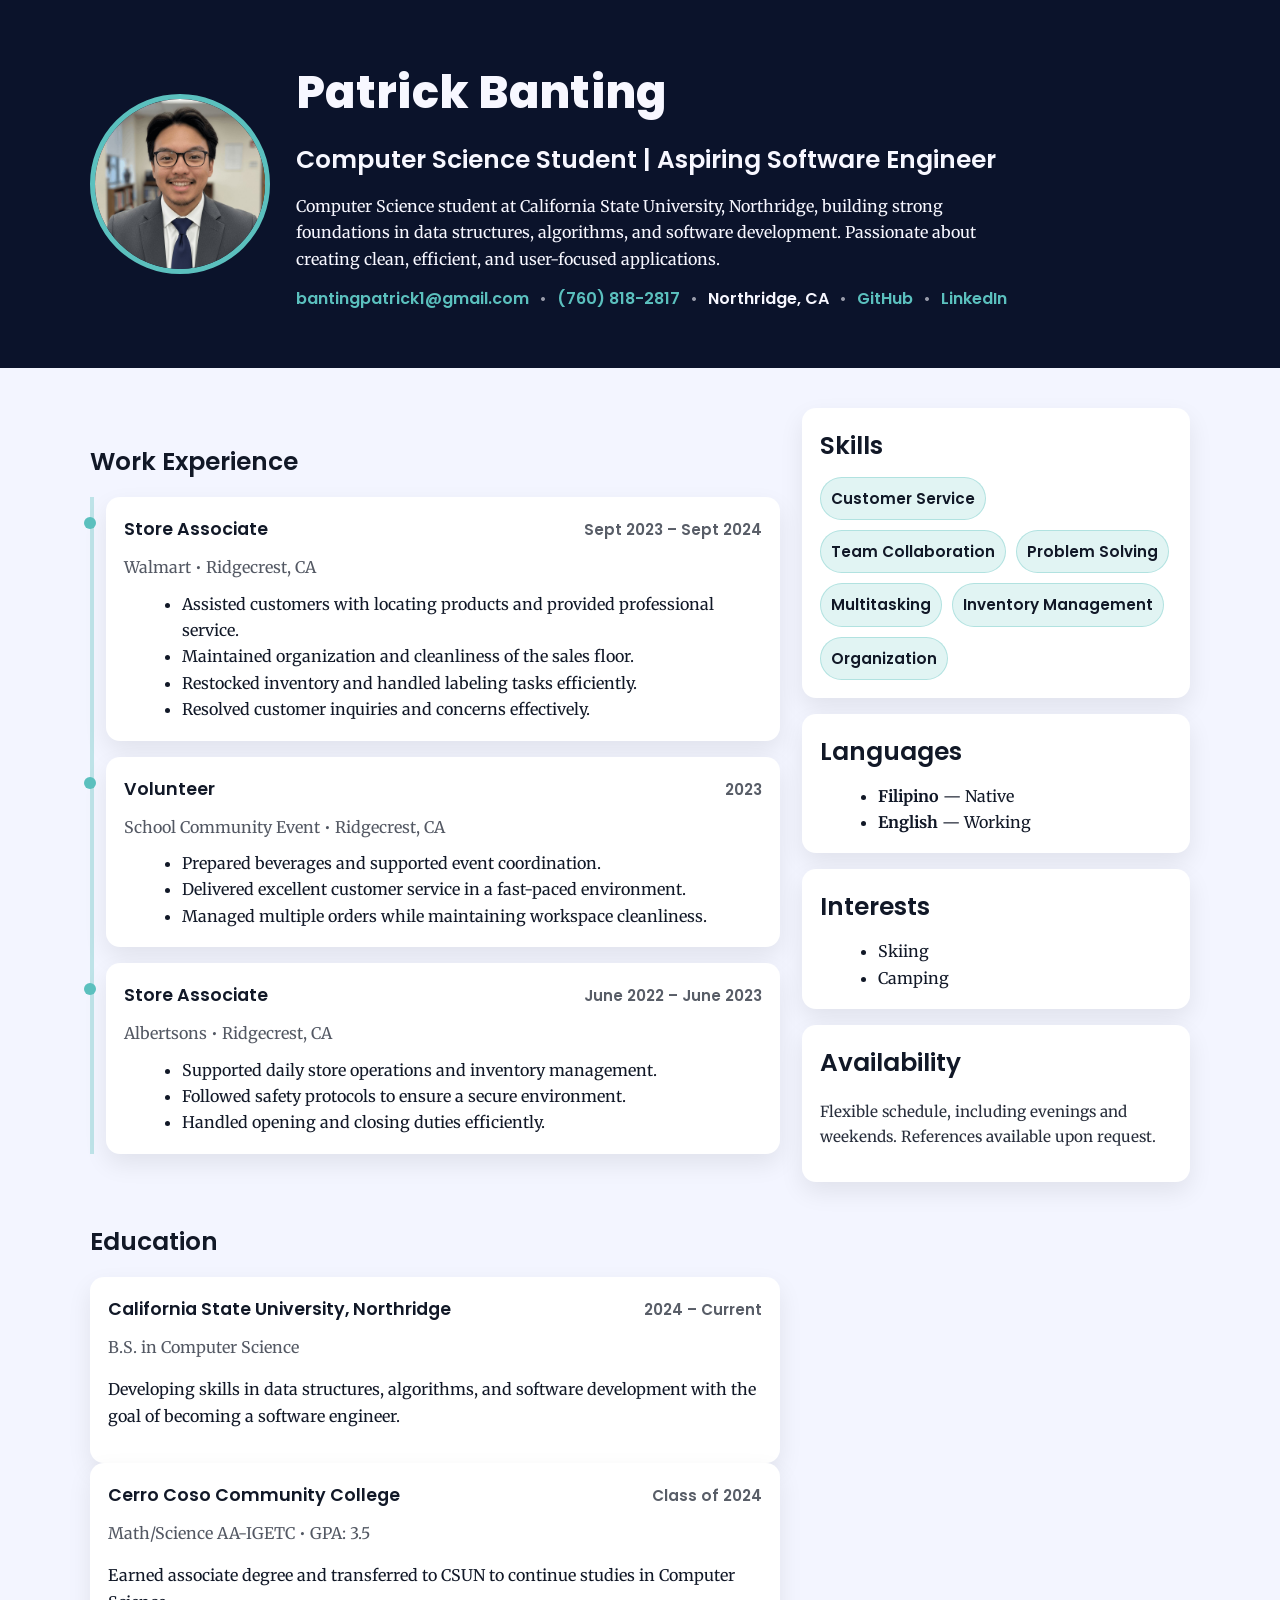
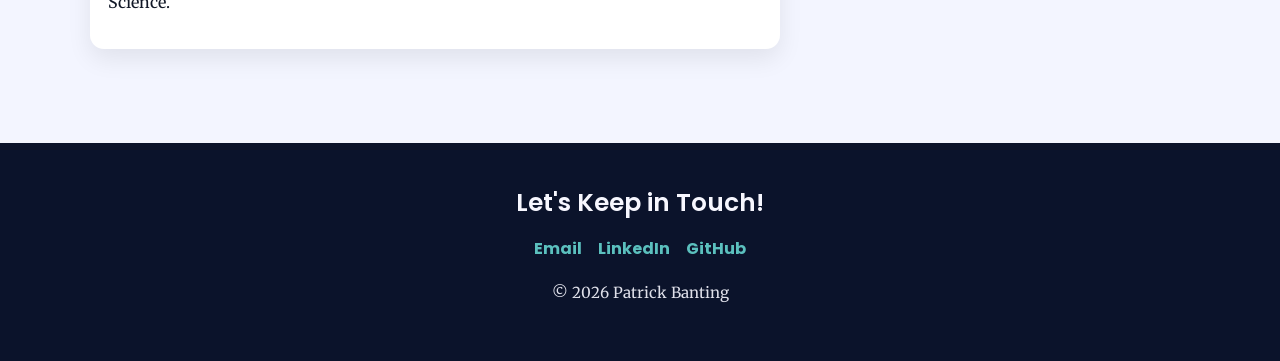
==== comp484-hw7-main/index.html @ b858b16a "files" ====
<!DOCTYPE html>
<html lang="en">
<head>
  <meta charset="UTF-8">
  <meta name="viewport" content="width=device-width, initial-scale=1.0">
  <title>Patrick Banting | Resume</title>

  <!-- Google Fonts -->
  <link rel="preconnect" href="https://fonts.googleapis.com">
  <link rel="preconnect" href="https://fonts.gstatic.com" crossorigin>
  <link href="https://fonts.googleapis.com/css2?family=Poppins:wght@400;600;800&family=Merriweather:wght@300;400;700&display=swap" rel="stylesheet">

  <!-- External CSS -->
  <link rel="stylesheet" href="css/styles.css">
</head>

<body>

  <!-- HEADER -->
  <header class="site-header">
    <div class="container header-grid">

      <img class="profile-pic" src="./images/patrick.jpg" alt="Patrick Banting">

      <div class="header-text">
        <h1>Patrick Banting</h1>
        <h2>Computer Science Student | Aspiring Software Engineer</h2>

        <p>
          Computer Science student at California State University, Northridge,
          building strong foundations in data structures, algorithms, and
          software development. Passionate about creating clean, efficient,
          and user-focused applications.
        </p>

        <div class="quick-links">
          <a href="mailto:bantingpatrick1@gmail.com">bantingpatrick1@gmail.com</a>
          <span class="dot">•</span>
          <a href="tel:+17608182817">(760) 818-2817</a>
          <span class="dot">•</span>
          <span>Northridge, CA</span>
          <span class="dot">•</span>
          <a href="https://github.com/patrickbaboop" target="_blank" rel="noopener">GitHub</a>
          <span class="dot">•</span>
          <a href="https://www.linkedin.com/in/patrick-j-banting-b40a631b5/" target="_blank" rel="noopener">LinkedIn</a>
        </div>
      </div>

    </div>
  </header>


  <!-- MAIN CONTENT -->
  <main class="container main-grid">

    <!-- LEFT COLUMN -->
    <div class="main-col">

      <!-- WORK EXPERIENCE -->
      <section class="section section-work">
        <h2>Work Experience</h2>

        <div class="timeline">

          <article class="entry">
            <div class="entry-head">
              <h3>Store Associate</h3>
              <span class="entry-date">Sept 2023 – Sept 2024</span>
            </div>
            <p class="muted">Walmart • Ridgecrest, CA</p>
            <ul>
              <li>Assisted customers with locating products and provided professional service.</li>
              <li>Maintained organization and cleanliness of the sales floor.</li>
              <li>Restocked inventory and handled labeling tasks efficiently.</li>
              <li>Resolved customer inquiries and concerns effectively.</li>
            </ul>
          </article>

          <article class="entry">
            <div class="entry-head">
              <h3>Volunteer</h3>
              <span class="entry-date">2023</span>
            </div>
            <p class="muted">School Community Event • Ridgecrest, CA</p>
            <ul>
              <li>Prepared beverages and supported event coordination.</li>
              <li>Delivered excellent customer service in a fast-paced environment.</li>
              <li>Managed multiple orders while maintaining workspace cleanliness.</li>
            </ul>
          </article>

          <article class="entry">
            <div class="entry-head">
              <h3>Store Associate</h3>
              <span class="entry-date">June 2022 – June 2023</span>
            </div>
            <p class="muted">Albertsons • Ridgecrest, CA</p>
            <ul>
              <li>Supported daily store operations and inventory management.</li>
              <li>Followed safety protocols to ensure a secure environment.</li>
              <li>Handled opening and closing duties efficiently.</li>
            </ul>
          </article>

        </div>
      </section>


      <!-- EDUCATION -->
      <section class="section section-edu">
        <h2>Education</h2>

        <div class="card">
          <div class="entry-head">
            <h3>California State University, Northridge</h3>
            <span class="entry-date">2024 – Current</span>
          </div>
          <p class="muted">B.S. in Computer Science</p>
          <p>
            Developing skills in data structures, algorithms, and software
            development with the goal of becoming a software engineer.
          </p>
        </div>

        <div class="card">
          <div class="entry-head">
            <h3>Cerro Coso Community College</h3>
            <span class="entry-date">Class of 2024</span>
          </div>
          <p class="muted">Math/Science AA-IGETC • GPA: 3.5</p>
          <p>
            Earned associate degree and transferred to CSUN to continue
            studies in Computer Science.
          </p>
        </div>

      </section>

    </div>


    <!-- RIGHT SIDEBAR -->
    <aside class="side-col">

      <section class="side-card">
        <h2>Skills</h2>
        <div class="pill-grid">
          <span class="pill">Customer Service</span>
          <span class="pill">Team Collaboration</span>
          <span class="pill">Problem Solving</span>
          <span class="pill">Multitasking</span>
          <span class="pill">Inventory Management</span>
          <span class="pill">Organization</span>
        </div>
      </section>

      <section class="side-card">
        <h2>Languages</h2>
        <ul class="side-list">
          <li><strong>Filipino</strong> — Native</li>
          <li><strong>English</strong> — Working</li>
        </ul>
      </section>

      <section class="side-card">
        <h2>Interests</h2>
        <ul class="side-list">
          <li>Skiing</li>
          <li>Camping</li>
        </ul>
      </section>

      <section class="side-card">
        <h2>Availability</h2>
        <p class="small">
          Flexible schedule, including evenings and weekends.
          References available upon request.
        </p>
      </section>

    </aside>

  </main>


  <!-- FOOTER -->
  <footer class="site-footer">
    <div class="container footer-inner">
      <h2>Let's Keep in Touch!</h2>

      <div class="contact-links">
        <a href="mailto:bantingpatrick1@gmail.com">Email</a>
        <a href="https://www.linkedin.com/in/patrick-j-banting-b40a631b5/" target="_blank" rel="noopener">LinkedIn</a>
        <a href="https://github.com/patrickbaboop" target="_blank" rel="noopener">GitHub</a>
      </div>

      <p class="small">© 2026 Patrick Banting</p>
    </div>
  </footer>

</body>
</html>
---- comp484-hw7-main/css/styles.css ----
/* =========================
   Color Palette
   =========================
   Background:  #0B132B
   Surface:     #111C3A
   Accent:      #5BC0BE
   Text Light:  #F7F7FF
   Text Dark:   #111827
   Muted:       rgba(255,255,255,0.75)
*/

:root {
    --bg: #0B132B;
    --surface: #111C3A;
    --accent: #5BC0BE;
    --light: #F7F7FF;
    --dark: #111827;
    --radius: 14px;
  }
  
  * { box-sizing: border-box; }
  
  body {
    margin: 0;
    background: #F3F5FF;
    color: var(--dark);
    font-family: "Merriweather", serif;
    line-height: 1.65;
  }
  
  /* layout */
  .container {
    width: min(1100px, 92%);
    margin: 0 auto;
  }
  
  .site-header {
    background: var(--bg);
    color: var(--light);
    padding: 56px 0;
  }
  
  .header-grid {
    display: grid;
    grid-template-columns: 180px 1fr;
    gap: 26px;
    align-items: center;
  }
  
  .profile-pic {
    width: 180px;
    height: 180px;
    border-radius: 999px;
    object-fit: cover;
    border: 5px solid var(--accent);
    background: rgba(255,255,255,0.08);
  }
  
  .header-text p {
    max-width: 70ch;
    margin: 12px 0 0 0;
  }
  
  .quick-links {
    margin-top: 14px;
    display: flex;
    flex-wrap: wrap;
    gap: 10px;
    align-items: center;
    font-family: "Poppins", sans-serif;
    font-weight: 600;
    color: var(--light);
  }
  
  .quick-links a {
    color: var(--accent);
    text-decoration: none;
  }
  
  .quick-links a:hover { text-decoration: underline; }
  
  .dot { opacity: 0.6; }
  
  /* typography */
  h1, h2, h3 { margin: 0 0 10px 0; }
  
  h1 {
    font-family: "Poppins", sans-serif;
    font-size: 2.8rem;
    font-weight: 800;
    letter-spacing: 0.3px;
  }
  
  h2 {
    font-family: "Poppins", sans-serif;
    font-size: 1.55rem;
    font-weight: 600;
  }
  
  h3 {
    font-family: "Poppins", sans-serif;
    font-size: 1.1rem;
    font-weight: 600;
  }
  
  .section {
    padding: 34px 0;
  }
  
  /* main grid */
  .main-grid {
    padding: 40px 0 60px;
    display: grid;
    grid-template-columns: 1.6fr 0.9fr;
    gap: 22px;
  }
  
  /* cards & surfaces */
  .card, .side-card, .entry {
    background: white;
    border-radius: var(--radius);
    padding: 18px 18px;
    box-shadow: 0 10px 24px rgba(0,0,0,0.08);
  }
  
  .section-work h2,
  .section-edu h2 {
    margin-bottom: 14px;
  }
  
  /* timeline */
  .timeline {
    display: grid;
    gap: 16px;
    padding-left: 12px;
    border-left: 4px solid rgba(91,192,190,0.35);
  }
  
  .entry {
    position: relative;
  }
  
  .entry::before {
    content: "";
    position: absolute;
    left: -22px;
    top: 20px;
    width: 12px;
    height: 12px;
    border-radius: 999px;
    background: var(--accent);
  }
  
  .entry-head {
    display: flex;
    justify-content: space-between;
    gap: 12px;
    align-items: baseline;
    flex-wrap: wrap;
  }
  
  .entry-date {
    font-family: "Poppins", sans-serif;
    font-weight: 600;
    font-size: 0.95rem;
    color: rgba(17,24,39,0.70);
  }
  
  .muted {
    margin: 0 0 10px 0;
    color: rgba(17,24,39,0.72);
  }
  
  ul { margin: 0 0 0 18px; }
  
  .side-col {
    display: grid;
    gap: 16px;
    align-content: start;
  }
  
  .pill-grid {
    display: flex;
    flex-wrap: wrap;
    gap: 10px;
  }
  
  .pill {
    font-family: "Poppins", sans-serif;
    font-weight: 600;
    font-size: 0.95rem;
    padding: 8px 10px;
    border-radius: 999px;
    background: rgba(91,192,190,0.18);
    border: 1px solid rgba(91,192,190,0.35);
  }
  
  .side-list {
    margin: 8px 0 0 18px;
  }
  
  .small {
    font-size: 0.95rem;
    opacity: 0.9;
  }
  
  /* footer */
  .site-footer {
    background: var(--bg);
    color: var(--light);
    padding: 40px 0;
  }
  
  .footer-inner {
    text-align: center;
  }
  
  .contact-links {
    display: flex;
    justify-content: center;
    gap: 16px;
    flex-wrap: wrap;
    margin: 12px 0 18px;
  }
  
  .contact-links a {
    color: var(--accent);
    font-family: "Poppins", sans-serif;
    font-weight: 700;
    text-decoration: none;
  }
  
  .contact-links a:hover { text-decoration: underline; }
  
  /* responsive */
  @media (max-width: 820px) {
    .header-grid {
      grid-template-columns: 1fr;
      text-align: center;
      justify-items: center;
    }
  
    .main-grid {
      grid-template-columns: 1fr;
    }
  
    .timeline {
      padding-left: 0;
      border-left: none;
    }
  
    .entry::before {
      display: none;
    }
  }
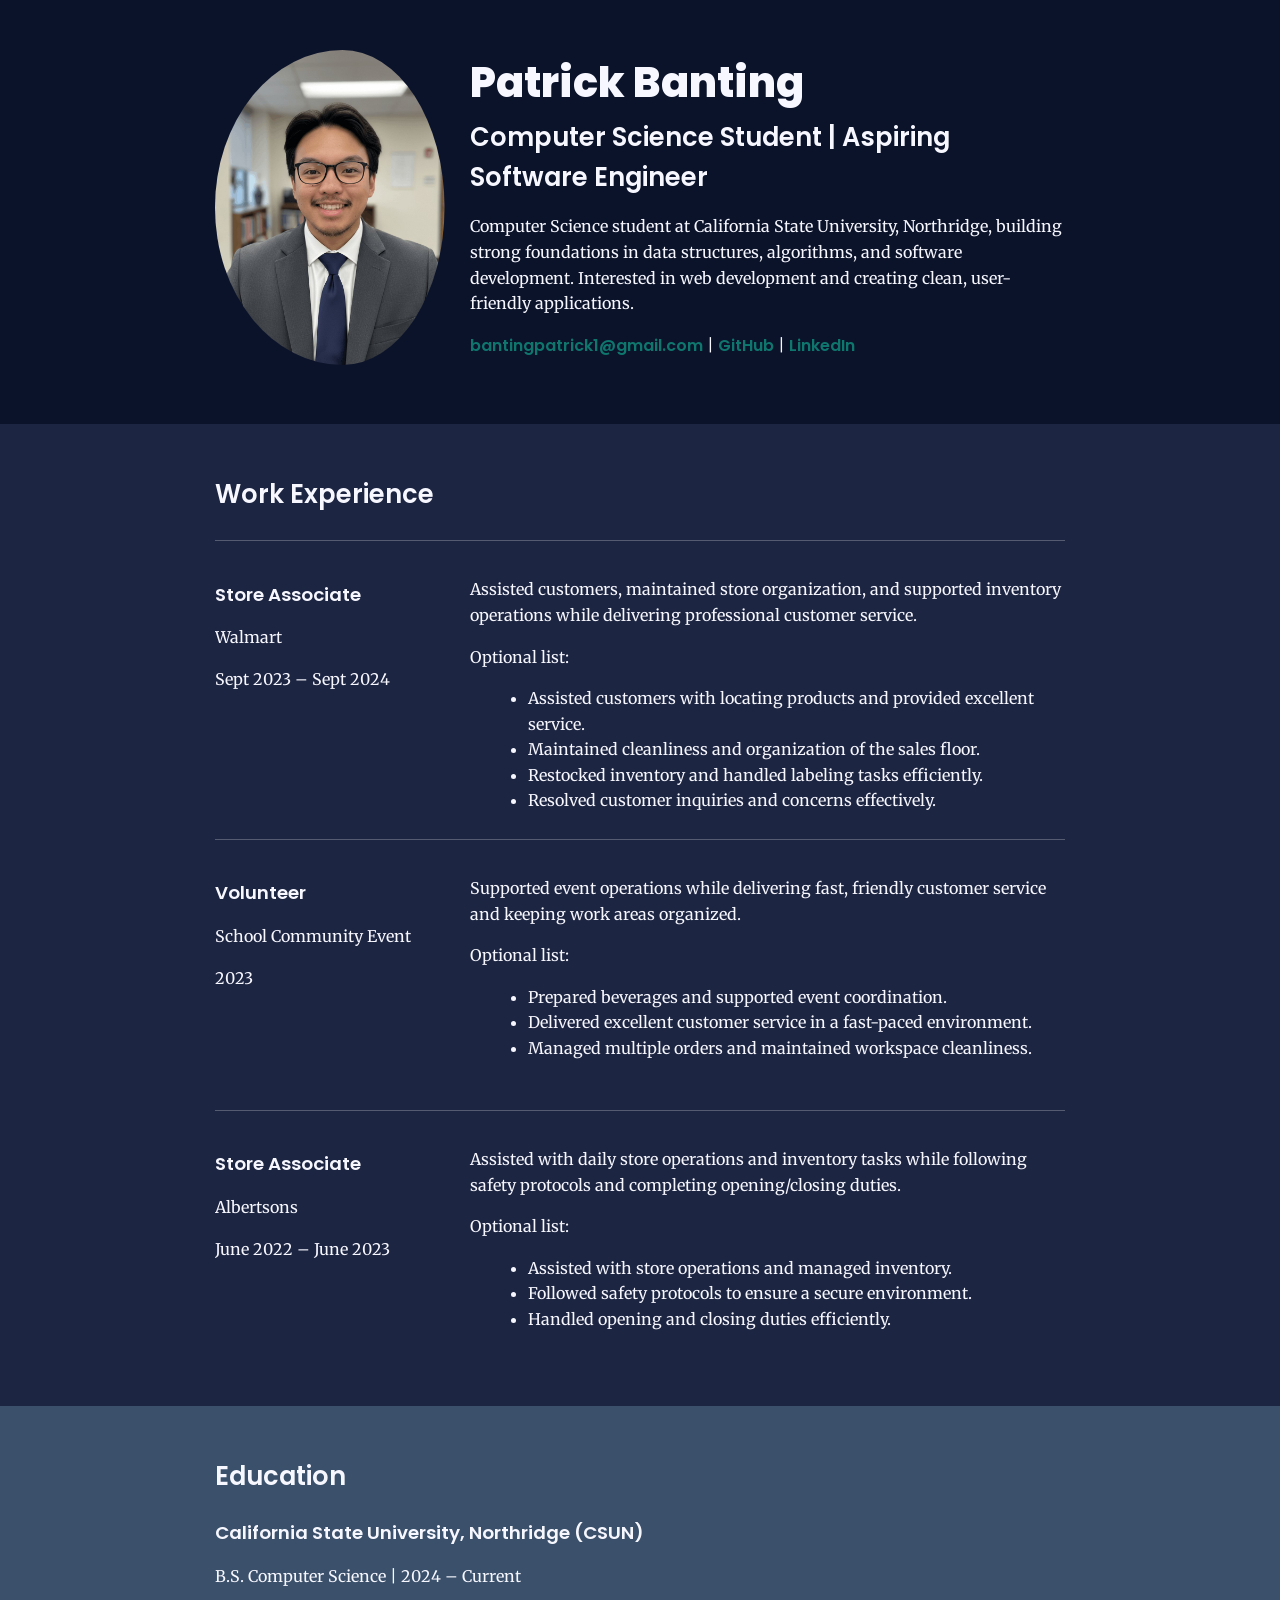
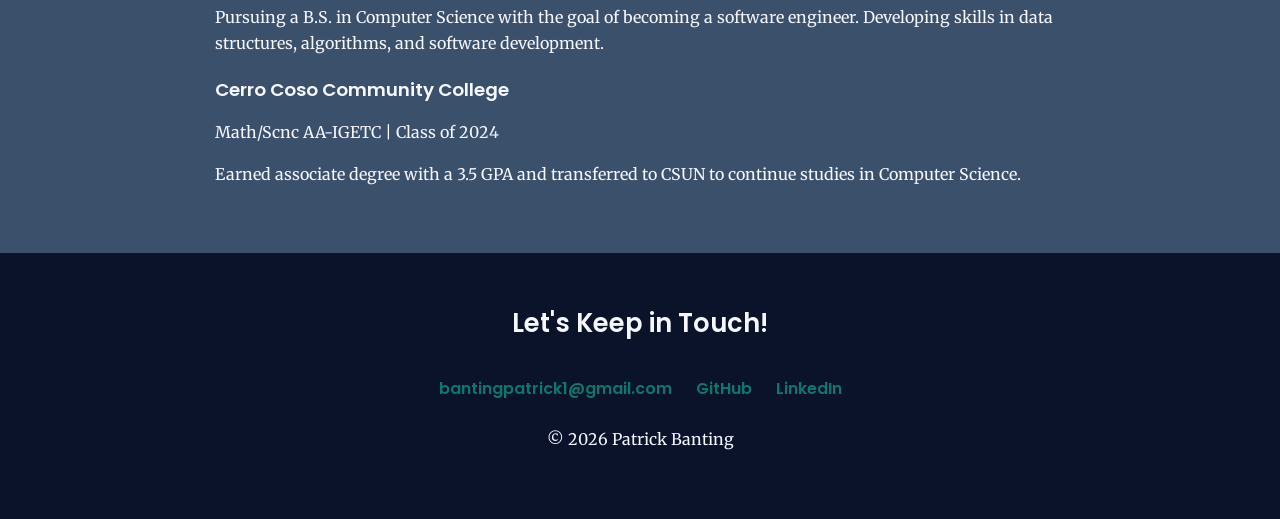
==== commit e7d18d9b: "update" ====
--- a/comp484-hw7-main/index.html
+++ b/comp484-hw7-main/index.html
@@ -1,202 +1,163 @@
 <!DOCTYPE html>
 <html lang="en">
 <head>
-  <meta charset="UTF-8">
-  <meta name="viewport" content="width=device-width, initial-scale=1.0">
+  <meta charset="UTF-8" />
+  <meta name="viewport" content="width=device-width, initial-scale=1.0" />
   <title>Patrick Banting | Resume</title>
 
   <!-- Google Fonts -->
-  <link rel="preconnect" href="https://fonts.googleapis.com">
-  <link rel="preconnect" href="https://fonts.gstatic.com" crossorigin>
-  <link href="https://fonts.googleapis.com/css2?family=Poppins:wght@400;600;800&family=Merriweather:wght@300;400;700&display=swap" rel="stylesheet">
+  <link rel="preconnect" href="https://fonts.googleapis.com" />
+  <link rel="preconnect" href="https://fonts.gstatic.com" crossorigin />
+  <link
+    href="https://fonts.googleapis.com/css2?family=Poppins:wght@400;600;800&family=Merriweather:wght@300;400;700&display=swap"
+    rel="stylesheet"
+  />
 
-  <!-- External CSS -->
-  <link rel="stylesheet" href="css/styles.css">
+  <!-- External stylesheet -->
+  <link rel="stylesheet" href="css/styles.css" />
 </head>
 
 <body>
+  <!-- // Intro -->
+  <header>
+    <!-- content wrapper (HW7 #1) -->
+    <div class="content-wrap">
+      <!-- columns (HW7 #6) -->
+      <img class="profile-img column-narrow" src="./images/patrick.jpg" alt="Patrick Banting" />
 
-  <!-- HEADER -->
-  <header class="site-header">
-    <div class="container header-grid">
-
-      <img class="profile-pic" src="./images/patrick.jpg" alt="Patrick Banting">
-
-      <div class="header-text">
+      <div class="column-wide">
         <h1>Patrick Banting</h1>
         <h2>Computer Science Student | Aspiring Software Engineer</h2>
-
         <p>
-          Computer Science student at California State University, Northridge,
-          building strong foundations in data structures, algorithms, and
-          software development. Passionate about creating clean, efficient,
-          and user-focused applications.
+          Computer Science student at California State University, Northridge, building strong
+          foundations in data structures, algorithms, and software development. Interested in web
+          development and creating clean, user-friendly applications.
         </p>
 
-        <div class="quick-links">
-          <a href="mailto:bantingpatrick1@gmail.com">bantingpatrick1@gmail.com</a>
-          <span class="dot">•</span>
-          <a href="tel:+17608182817">(760) 818-2817</a>
-          <span class="dot">•</span>
-          <span>Northridge, CA</span>
-          <span class="dot">•</span>
-          <a href="https://github.com/patrickbaboop" target="_blank" rel="noopener">GitHub</a>
-          <span class="dot">•</span>
+        <p class="links">
+          <a href="mailto:bantingpatrick1@gmail.com">bantingpatrick1@gmail.com</a> |
+          <a href="https://github.com/patrickbaboop" target="_blank" rel="noopener">GitHub</a> |
           <a href="https://www.linkedin.com/in/patrick-j-banting-b40a631b5/" target="_blank" rel="noopener">LinkedIn</a>
-        </div>
+        </p>
       </div>
-
     </div>
   </header>
 
-
-  <!-- MAIN CONTENT -->
-  <main class="container main-grid">
-
-    <!-- LEFT COLUMN -->
-    <div class="main-col">
-
-      <!-- WORK EXPERIENCE -->
-      <section class="section section-work">
+  <main>
+    <!-- // Work Experience -->
+    <section class="work">
+      <div class="content-wrap">
         <h2>Work Experience</h2>
 
-        <div class="timeline">
+        <!-- Job 1 -->
+        <div class="job-item">
+          <div class="column-narrow">
+            <h3>Store Associate</h3>
+            <p>Walmart</p>
+            <p>Sept 2023 – Sept 2024</p>
+          </div>
 
-          <article class="entry">
-            <div class="entry-head">
-              <h3>Store Associate</h3>
-              <span class="entry-date">Sept 2023 – Sept 2024</span>
-            </div>
-            <p class="muted">Walmart • Ridgecrest, CA</p>
+          <div class="column-wide">
+            <p>
+              Assisted customers, maintained store organization, and supported inventory operations
+              while delivering professional customer service.
+            </p>
+
+            <p>Optional list:</p>
             <ul>
-              <li>Assisted customers with locating products and provided professional service.</li>
-              <li>Maintained organization and cleanliness of the sales floor.</li>
+              <li>Assisted customers with locating products and provided excellent service.</li>
+              <li>Maintained cleanliness and organization of the sales floor.</li>
               <li>Restocked inventory and handled labeling tasks efficiently.</li>
               <li>Resolved customer inquiries and concerns effectively.</li>
             </ul>
-          </article>
+          </div>
+        </div>
 
-          <article class="entry">
-            <div class="entry-head">
-              <h3>Volunteer</h3>
-              <span class="entry-date">2023</span>
-            </div>
-            <p class="muted">School Community Event • Ridgecrest, CA</p>
+        <!-- Job 2 -->
+        <div class="job-item">
+          <div class="column-narrow">
+            <h3>Volunteer</h3>
+            <p>School Community Event</p>
+            <p>2023</p>
+          </div>
+
+          <div class="column-wide">
+            <p>
+              Supported event operations while delivering fast, friendly customer service and
+              keeping work areas organized.
+            </p>
+
+            <p>Optional list:</p>
             <ul>
               <li>Prepared beverages and supported event coordination.</li>
               <li>Delivered excellent customer service in a fast-paced environment.</li>
-              <li>Managed multiple orders while maintaining workspace cleanliness.</li>
+              <li>Managed multiple orders and maintained workspace cleanliness.</li>
             </ul>
-          </article>
+          </div>
+        </div>
 
-          <article class="entry">
-            <div class="entry-head">
-              <h3>Store Associate</h3>
-              <span class="entry-date">June 2022 – June 2023</span>
-            </div>
-            <p class="muted">Albertsons • Ridgecrest, CA</p>
+        <!-- Job 3 -->
+        <div class="job-item">
+          <div class="column-narrow">
+            <h3>Store Associate</h3>
+            <p>Albertsons</p>
+            <p>June 2022 – June 2023</p>
+          </div>
+
+          <div class="column-wide">
+            <p>
+              Assisted with daily store operations and inventory tasks while following safety
+              protocols and completing opening/closing duties.
+            </p>
+
+            <p>Optional list:</p>
             <ul>
-              <li>Supported daily store operations and inventory management.</li>
+              <li>Assisted with store operations and managed inventory.</li>
               <li>Followed safety protocols to ensure a secure environment.</li>
               <li>Handled opening and closing duties efficiently.</li>
             </ul>
-          </article>
+          </div>
+        </div>
 
-        </div>
-      </section>
+      </div>
+    </section>
 
-
-      <!-- EDUCATION -->
-      <section class="section section-edu">
+    <!-- // Education -->
+    <section class="education">
+      <div class="content-wrap">
         <h2>Education</h2>
 
-        <div class="card">
-          <div class="entry-head">
-            <h3>California State University, Northridge</h3>
-            <span class="entry-date">2024 – Current</span>
-          </div>
-          <p class="muted">B.S. in Computer Science</p>
-          <p>
-            Developing skills in data structures, algorithms, and software
-            development with the goal of becoming a software engineer.
-          </p>
-        </div>
+        <h3>California State University, Northridge (CSUN)</h3>
+        <p>B.S. Computer Science | 2024 – Current</p>
+        <p>
+          Pursuing a B.S. in Computer Science with the goal of becoming a software engineer.
+          Developing skills in data structures, algorithms, and software development.
+        </p>
 
-        <div class="card">
-          <div class="entry-head">
-            <h3>Cerro Coso Community College</h3>
-            <span class="entry-date">Class of 2024</span>
-          </div>
-          <p class="muted">Math/Science AA-IGETC • GPA: 3.5</p>
-          <p>
-            Earned associate degree and transferred to CSUN to continue
-            studies in Computer Science.
-          </p>
-        </div>
-
-      </section>
-
-    </div>
-
-
-    <!-- RIGHT SIDEBAR -->
-    <aside class="side-col">
-
-      <section class="side-card">
-        <h2>Skills</h2>
-        <div class="pill-grid">
-          <span class="pill">Customer Service</span>
-          <span class="pill">Team Collaboration</span>
-          <span class="pill">Problem Solving</span>
-          <span class="pill">Multitasking</span>
-          <span class="pill">Inventory Management</span>
-          <span class="pill">Organization</span>
-        </div>
-      </section>
-
-      <section class="side-card">
-        <h2>Languages</h2>
-        <ul class="side-list">
-          <li><strong>Filipino</strong> — Native</li>
-          <li><strong>English</strong> — Working</li>
-        </ul>
-      </section>
-
-      <section class="side-card">
-        <h2>Interests</h2>
-        <ul class="side-list">
-          <li>Skiing</li>
-          <li>Camping</li>
-        </ul>
-      </section>
-
-      <section class="side-card">
-        <h2>Availability</h2>
-        <p class="small">
-          Flexible schedule, including evenings and weekends.
-          References available upon request.
+        <h3>Cerro Coso Community College</h3>
+        <p>Math/Scnc AA-IGETC | Class of 2024</p>
+        <p>
+          Earned associate degree with a 3.5 GPA and transferred to CSUN to continue studies in
+          Computer Science.
         </p>
-      </section>
-
-    </aside>
-
+      </div>
+    </section>
   </main>
 
-
-  <!-- FOOTER -->
-  <footer class="site-footer">
-    <div class="container footer-inner">
+  <!-- // Footer & contact info -->
+  <footer>
+    <div class="content-wrap">
       <h2>Let's Keep in Touch!</h2>
 
-      <div class="contact-links">
-        <a href="mailto:bantingpatrick1@gmail.com">Email</a>
+      <!-- HW7 #3f: contact-info wrapper around links -->
+      <div class="contact-info">
+        <a href="mailto:bantingpatrick1@gmail.com">bantingpatrick1@gmail.com</a>
+        <a href="https://github.com/patrickbaboop" target="_blank" rel="noopener">GitHub</a>
         <a href="https://www.linkedin.com/in/patrick-j-banting-b40a631b5/" target="_blank" rel="noopener">LinkedIn</a>
-        <a href="https://github.com/patrickbaboop" target="_blank" rel="noopener">GitHub</a>
       </div>
 
-      <p class="small">© 2026 Patrick Banting</p>
+      <p>© 2026 Patrick Banting</p>
     </div>
   </footer>
-
 </body>
 </html>
--- a/comp484-hw7-main/css/styles.css
+++ b/comp484-hw7-main/css/styles.css
@@ -1,255 +1,161 @@
 /* =========================
-   Color Palette
-   =========================
-   Background:  #0B132B
-   Surface:     #111C3A
-   Accent:      #5BC0BE
-   Text Light:  #F7F7FF
-   Text Dark:   #111827
-   Muted:       rgba(255,255,255,0.75)
-*/
-
-:root {
-    --bg: #0B132B;
-    --surface: #111C3A;
-    --accent: #5BC0BE;
-    --light: #F7F7FF;
-    --dark: #111827;
-    --radius: 14px;
+   Box Model Fix (HW7 #5)
+   ========================= */
+   html {
+    box-sizing: border-box;
+  }
+  *, *:before, *:after {
+    box-sizing: inherit;
   }
   
-  * { box-sizing: border-box; }
-  
+  /* =========================
+     Global styles
+     ========================= */
   body {
-    margin: 0;
-    background: #F3F5FF;
-    color: var(--dark);
+    margin: 0; /* HW7 #3d */
     font-family: "Merriweather", serif;
-    line-height: 1.65;
+    line-height: 1.6;
+    color: #111827;
   }
   
-  /* layout */
-  .container {
-    width: min(1100px, 92%);
-    margin: 0 auto;
+  /* Content wrapper (HW7 #1b, #2d, #3a, #4f) */
+  .content-wrap {
+    max-width: 950px;   /* HW7 #2d */
+    margin: 0 auto;     /* HW7 #1b */
+    padding: 50px;      /* HW7 #3a */
+    overflow: hidden;   /* HW7 #4f (contains floats) */
   }
   
-  .site-header {
-    background: var(--bg);
-    color: var(--light);
-    padding: 56px 0;
-  }
-  
-  .header-grid {
-    display: grid;
-    grid-template-columns: 180px 1fr;
-    gap: 26px;
-    align-items: center;
-  }
-  
-  .profile-pic {
-    width: 180px;
-    height: 180px;
-    border-radius: 999px;
-    object-fit: cover;
-    border: 5px solid var(--accent);
-    background: rgba(255,255,255,0.08);
-  }
-  
-  .header-text p {
-    max-width: 70ch;
-    margin: 12px 0 0 0;
-  }
-  
-  .quick-links {
-    margin-top: 14px;
-    display: flex;
-    flex-wrap: wrap;
-    gap: 10px;
-    align-items: center;
+  /* Headings */
+  h1, h2, h3 {
     font-family: "Poppins", sans-serif;
-    font-weight: 600;
-    color: var(--light);
-  }
-  
-  .quick-links a {
-    color: var(--accent);
-    text-decoration: none;
-  }
-  
-  .quick-links a:hover { text-decoration: underline; }
-  
-  .dot { opacity: 0.6; }
-  
-  /* typography */
-  h1, h2, h3 { margin: 0 0 10px 0; }
-  
-  h1 {
-    font-family: "Poppins", sans-serif;
-    font-size: 2.8rem;
-    font-weight: 800;
-    letter-spacing: 0.3px;
   }
   
   h2 {
-    font-family: "Poppins", sans-serif;
-    font-size: 1.55rem;
+    margin-top: 0; /* HW7 #3c */
+  }
+  
+  header h1,
+  header h2 {
+    margin: 0; /* HW7 #4d */
+  }
+  
+  h1 {
+    font-size: 2.6rem;
+    font-weight: 800;
+  }
+  
+  h2 {
+    font-size: 1.6rem;
     font-weight: 600;
   }
   
   h3 {
+    font-size: 1.15rem;
+    font-weight: 600;
+    margin-bottom: 6px;
+  }
+  
+  /* Links */
+  a {
+    color: #0f766e;
+    text-decoration: none;
     font-family: "Poppins", sans-serif;
-    font-size: 1.1rem;
     font-weight: 600;
   }
-  
-  .section {
-    padding: 34px 0;
+  a:hover {
+    text-decoration: underline;
   }
   
-  /* main grid */
-  .main-grid {
-    padding: 40px 0 60px;
-    display: grid;
-    grid-template-columns: 1.6fr 0.9fr;
-    gap: 22px;
+  /* =========================
+     Section colors (keep from HW6 style)
+     ========================= */
+  header {
+    background: #0B132B;
+    color: #F7F7FF;
   }
   
-  /* cards & surfaces */
-  .card, .side-card, .entry {
-    background: white;
-    border-radius: var(--radius);
-    padding: 18px 18px;
-    box-shadow: 0 10px 24px rgba(0,0,0,0.08);
+  .work {
+    background: #1C2541;
+    color: #F7F7FF;
   }
   
-  .section-work h2,
-  .section-edu h2 {
-    margin-bottom: 14px;
+  .education {
+    background: #3A506B;
+    color: #F7F7FF;
   }
   
-  /* timeline */
-  .timeline {
-    display: grid;
-    gap: 16px;
-    padding-left: 12px;
-    border-left: 4px solid rgba(91,192,190,0.35);
+  footer {
+    background: #0B132B;
+    color: #F7F7FF;
+    text-align: center; /* HW7 #3e */
   }
   
-  .entry {
-    position: relative;
+  /* Footer link spacing (HW7 #3g) */
+  .contact-info a {
+    padding: 10px;            /* HW7 #3g */
+    display: inline-block;    /* HW7 #3g */
   }
   
-  .entry::before {
-    content: "";
-    position: absolute;
-    left: -22px;
-    top: 20px;
-    width: 12px;
-    height: 12px;
-    border-radius: 999px;
-    background: var(--accent);
+  /* =========================
+     Header image styles (HW7 #4 + #6)
+     ========================= */
+  .profile-img {
+    width: 300px;       /* HW7 #4b */
+    border-radius: 50%; /* HW7 #4c */
+    /* HW7 #6f: removed float/margin because column styles handle layout */
   }
   
-  .entry-head {
-    display: flex;
-    justify-content: space-between;
-    gap: 12px;
-    align-items: baseline;
-    flex-wrap: wrap;
+  /* =========================
+     Columns (HW7 #6d, #6e)
+     ========================= */
+  .column-narrow {
+    width: 30%;
+    float: left;
+    padding-right: 3%;
+    min-height: 175px;
   }
   
-  .entry-date {
-    font-family: "Poppins", sans-serif;
-    font-weight: 600;
-    font-size: 0.95rem;
-    color: rgba(17,24,39,0.70);
+  .column-wide {
+    width: 70%;
+    float: left;
+    min-height: 225px;
   }
   
-  .muted {
-    margin: 0 0 10px 0;
-    color: rgba(17,24,39,0.72);
+  /* Work job blocks spacing */
+  .job-item {
+    margin-top: 25px;
+    padding-top: 20px;
+    border-top: 1px solid rgba(255, 255, 255, 0.25);
+    overflow: hidden; /* helps contain floats inside each job item */
   }
   
-  ul { margin: 0 0 0 18px; }
-  
-  .side-col {
-    display: grid;
-    gap: 16px;
-    align-content: start;
-  }
-  
-  .pill-grid {
-    display: flex;
-    flex-wrap: wrap;
-    gap: 10px;
-  }
-  
-  .pill {
-    font-family: "Poppins", sans-serif;
-    font-weight: 600;
-    font-size: 0.95rem;
-    padding: 8px 10px;
-    border-radius: 999px;
-    background: rgba(91,192,190,0.18);
-    border: 1px solid rgba(91,192,190,0.35);
-  }
-  
-  .side-list {
+  .work ul {
     margin: 8px 0 0 18px;
   }
   
-  .small {
-    font-size: 0.95rem;
-    opacity: 0.9;
+  /* Small spacing helper */
+  .links {
+    margin-top: 12px;
   }
   
-  /* footer */
-  .site-footer {
-    background: var(--bg);
-    color: var(--light);
-    padding: 40px 0;
-  }
-  
-  .footer-inner {
-    text-align: center;
-  }
-  
-  .contact-links {
-    display: flex;
-    justify-content: center;
-    gap: 16px;
-    flex-wrap: wrap;
-    margin: 12px 0 18px;
-  }
-  
-  .contact-links a {
-    color: var(--accent);
-    font-family: "Poppins", sans-serif;
-    font-weight: 700;
-    text-decoration: none;
-  }
-  
-  .contact-links a:hover { text-decoration: underline; }
-  
-  /* responsive */
+  /* Mobile: stack columns */
   @media (max-width: 820px) {
-    .header-grid {
-      grid-template-columns: 1fr;
-      text-align: center;
-      justify-items: center;
+    .column-narrow,
+    .column-wide {
+      width: 100%;
+      float: none;
+      min-height: 0;
+      padding-right: 0;
     }
   
-    .main-grid {
-      grid-template-columns: 1fr;
+    .profile-img {
+      width: 220px;
+      display: block;
+      margin: 0 auto 18px auto;
     }
   
-    .timeline {
-      padding-left: 0;
-      border-left: none;
-    }
-  
-    .entry::before {
-      display: none;
+    footer {
+      text-align: center;
     }
   }
